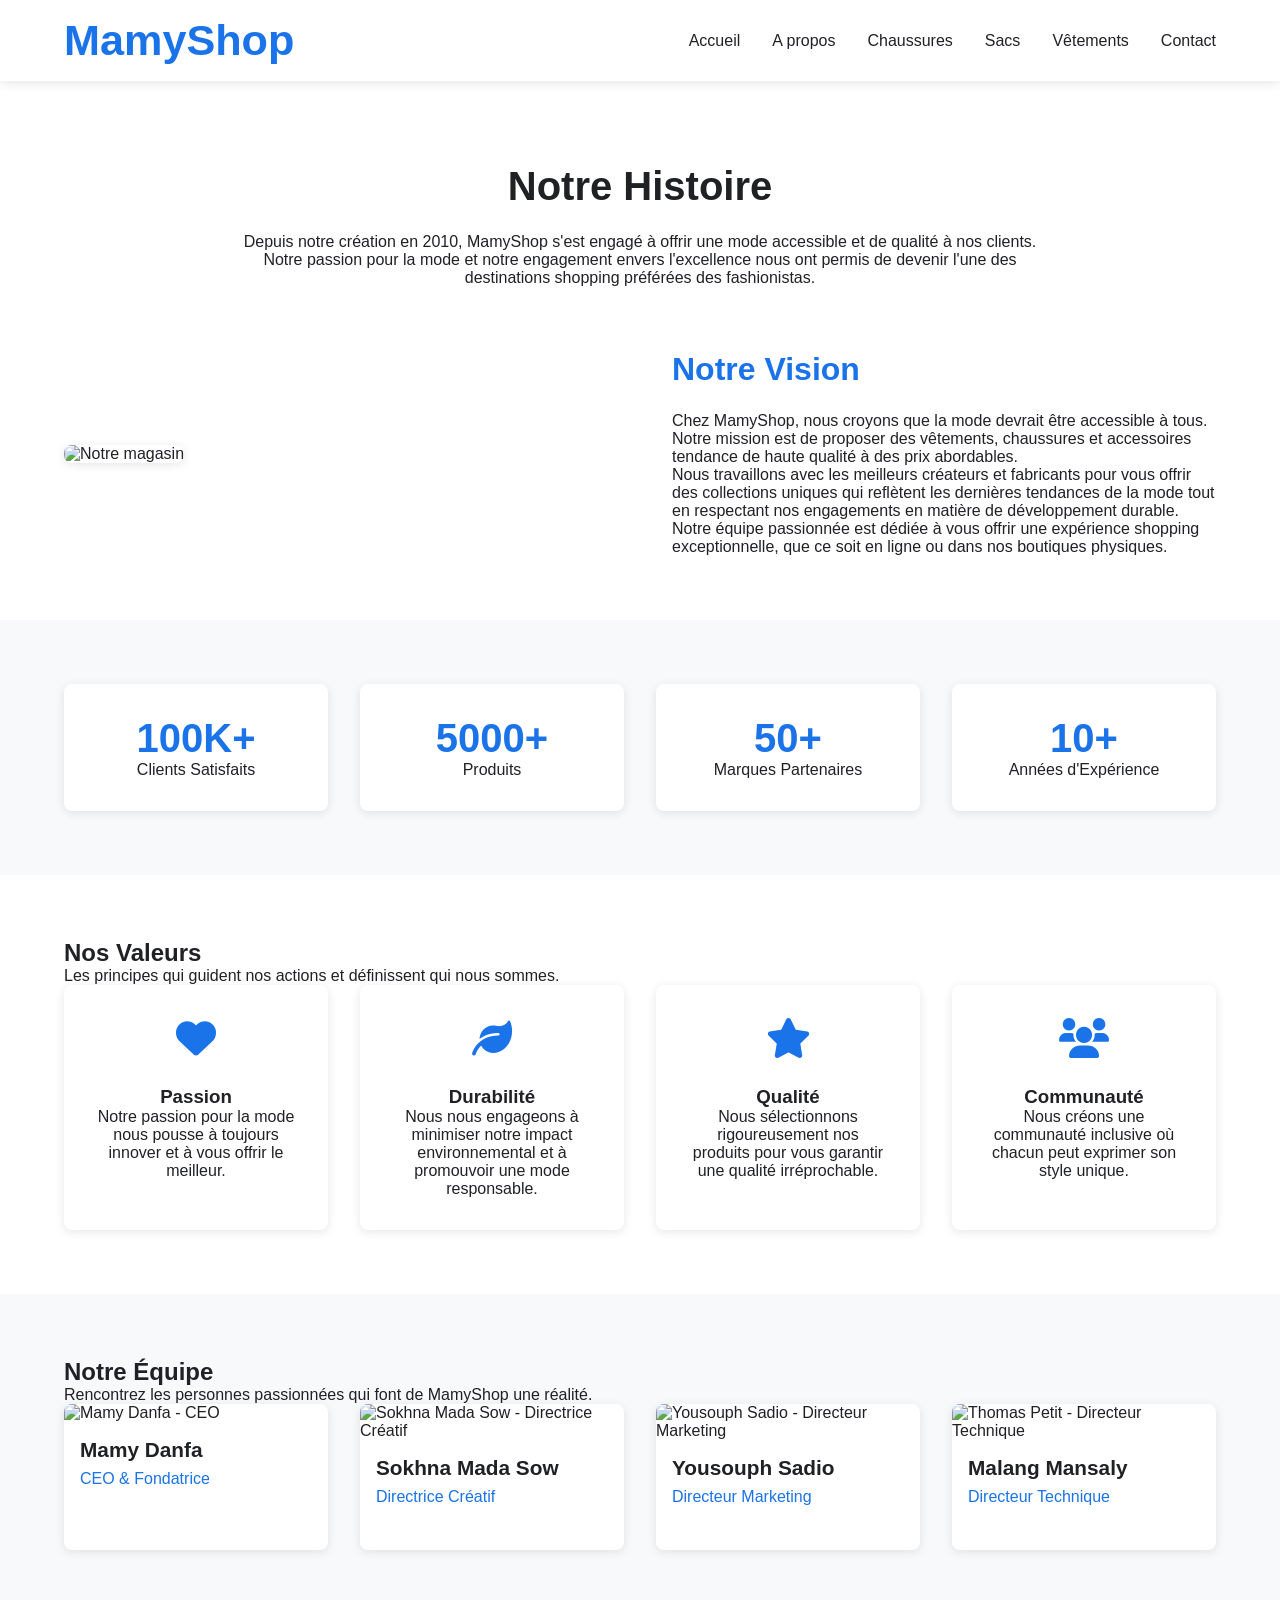
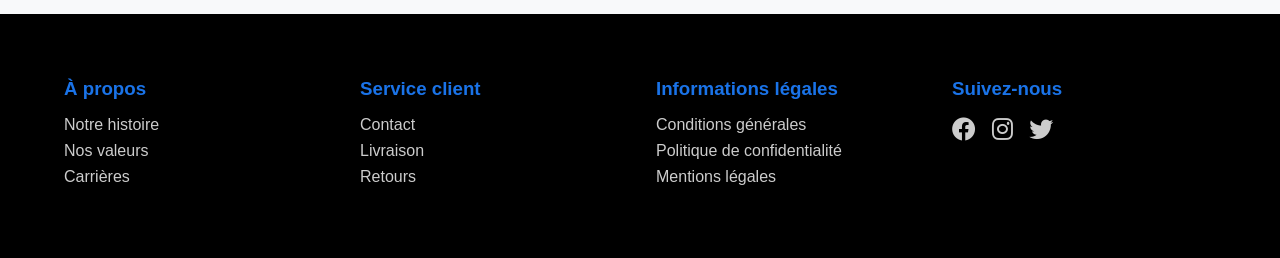
==== about.html @ 53806d0a "Creaction du projet" ====
<!DOCTYPE html>
<html lang="fr">
<head>
    <meta charset="UTF-8">
    <meta name="viewport" content="width=device-width, initial-scale=1.0">
    <title>À propos - MamyShop</title>
    <link rel="stylesheet" href="../CSS/about.css">
    <link rel="stylesheet" href="https://cdnjs.cloudflare.com/ajax/libs/font-awesome/6.0.0/css/all.min.css">
</head>
<body>
   <!-- Header -->
   <header>
    <nav class="navbar">
        <div class="logo">
            <h1>MamyShop</h1>
        </div>
        <div class="nav-links">
            <li><a href="index.html">Accueil</a></li>
                <li><a href="about.html">A propos</a></li>
                <li><a href="chaussures.html">Chaussures</a></li>
                <li><a href="sacs.html">Sacs</a></li>
                <li><a href="vetements.html">Vêtements</a></li>
                <li><a href="contact.html">Contact</a></li>
        </div>
    </nav>
</header>

    <!-- About Section -->
    <section class="about-container">
        <div class="about-header">
            <h1>Notre Histoire</h1>
            <p>Depuis notre création en 2010, MamyShop s'est engagé à offrir une mode accessible et de qualité à nos clients. Notre passion pour la mode et notre engagement envers l'excellence nous ont permis de devenir l'une des destinations shopping préférées des fashionistas.</p>
        </div>

        <div class="about-content">
            <div class="about-image">
                <img src="../images/about/store.jpg" alt="Notre magasin">
            </div>
            <div class="about-text">
                <h2>Notre Vision</h2>
                <p>Chez MamyShop, nous croyons que la mode devrait être accessible à tous. Notre mission est de proposer des vêtements, chaussures et accessoires tendance de haute qualité à des prix abordables.</p>
                <p>Nous travaillons avec les meilleurs créateurs et fabricants pour vous offrir des collections uniques qui reflètent les dernières tendances de la mode tout en respectant nos engagements en matière de développement durable.</p>
                <p>Notre équipe passionnée est dédiée à vous offrir une expérience shopping exceptionnelle, que ce soit en ligne ou dans nos boutiques physiques.</p>
            </div>
        </div>
    </section>

    <!-- Stats Section -->
    <section class="stats-section">
        <div class="stats-grid">
            <div class="stat-item">
                <div class="stat-number">100K+</div>
                <div class="stat-label">Clients Satisfaits</div>
            </div>
            <div class="stat-item">
                <div class="stat-number">5000+</div>
                <div class="stat-label">Produits</div>
            </div>
            <div class="stat-item">
                <div class="stat-number">50+</div>
                <div class="stat-label">Marques Partenaires</div>
            </div>
            <div class="stat-item">
                <div class="stat-number">10+</div>
                <div class="stat-label">Années d'Expérience</div>
            </div>
        </div>
    </section>

    <!-- Values Section -->
    <section class="values-section">
        <div class="section-header">
            <h2>Nos Valeurs</h2>
            <p>Les principes qui guident nos actions et définissent qui nous sommes.</p>
        </div>
        <div class="values-grid">
            <div class="value-item">
                <div class="value-icon">
                    <i class="fas fa-heart"></i>
                </div>
                <h3>Passion</h3>
                <p>Notre passion pour la mode nous pousse à toujours innover et à vous offrir le meilleur.</p>
            </div>
            <div class="value-item">
                <div class="value-icon">
                    <i class="fas fa-leaf"></i>
                </div>
                <h3>Durabilité</h3>
                <p>Nous nous engageons à minimiser notre impact environnemental et à promouvoir une mode responsable.</p>
            </div>
            <div class="value-item">
                <div class="value-icon">
                    <i class="fas fa-star"></i>
                </div>
                <h3>Qualité</h3>
                <p>Nous sélectionnons rigoureusement nos produits pour vous garantir une qualité irréprochable.</p>
            </div>
            <div class="value-item">
                <div class="value-icon">
                    <i class="fas fa-users"></i>
                </div>
                <h3>Communauté</h3>
                <p>Nous créons une communauté inclusive où chacun peut exprimer son style unique.</p>
            </div>
        </div>
    </section>

    <!-- Team Section -->
    <section class="team-section">
        <div class="section-header">
            <h2>Notre Équipe</h2>
            <p>Rencontrez les personnes passionnées qui font de MamyShop une réalité.</p>
        </div>
        <div class="team-grid">
            <div class="team-member">
                <img src="../images/team/ceo.jpg" alt="Mamy Danfa - CEO">
                <h3>Mamy Danfa</h3>
                <p>CEO & Fondatrice</p>
                <div class="social-links">
                    <a href="#"><i class="fab fa-linkedin"></i></a>
                    <a href="#"><i class="fab fa-twitter"></i></a>
                </div>
            </div>
            <div class="team-member">
                <img src="../images/team/creative.jpg" alt="Sokhna Mada Sow - Directrice Créatif">
                <h3>Sokhna Mada Sow</h3>
                <p>Directrice Créatif</p>
                <div class="social-links">
                    <a href="#"><i class="fab fa-linkedin"></i></a>
                    <a href="#"><i class="fab fa-instagram"></i></a>
                </div>
            </div>
            <div class="team-member">
                <img src="../images/team/marketing.jpg" alt="Yousouph Sadio - Directeur Marketing">
                <h3>Yousouph Sadio</h3>
                <p>Directeur Marketing</p>
                <div class="social-links">
                    <a href="#"><i class="fab fa-linkedin"></i></a>
                    <a href="#"><i class="fab fa-twitter"></i></a>
                </div>
            </div>
            <div class="team-member">
                <img src="../images/team/tech.jpg" alt="Thomas Petit - Directeur Technique">
                <h3>Malang Mansaly</h3>
                <p>Directeur Technique</p>
                <div class="social-links">
                    <a href="#"><i class="fab fa-linkedin"></i></a>
                    <a href="#"><i class="fab fa-github"></i></a>
                </div>
            </div>
        </div>
    </section>

     <!-- Footer -->
     <footer>
        <div class="footer-content">
            <div class="footer-section">
                <h3>À propos</h3>
                <ul>
                    <li><a href="about.html">Notre histoire</a></li>
                    <li><a href="#">Nos valeurs</a></li>
                    <li><a href="#">Carrières</a></li>
                </ul>
            </div>
            <div class="footer-section">
                <h3>Service client</h3>
                <ul>
                    <li><a href="contact.html">Contact</a></li>
                    <li><a href="#">Livraison</a></li>
                    <li><a href="#">Retours</a></li>
                </ul>
            </div>
            <div class="footer-section">
                <h3>Informations légales</h3>
                <ul>
                    <li><a href="#">Conditions générales</a></li>
                    <li><a href="#">Politique de confidentialité</a></li>
                    <li><a href="#">Mentions légales</a></li>
                </ul>
            </div>
            <div class="footer-section">
                <h3>Suivez-nous</h3>
                <div class="social-links">
                    <a href="#"><i class="fab fa-facebook"></i></a>
                    <a href="#"><i class="fab fa-instagram"></i></a>
                    <a href="#"><i class="fab fa-twitter"></i></a>
                </div>
            </div>
        </div>
    </footer>
</body>
</html>
---- CSS/about.css ----
:root {
    --primary-color: #1a73e8;
    --secondary-color: #4285f4;
    --accent-color: #34a853;
    --text-color: #202124;
    --light-gray: #f8f9fa;
    --white: #ffffff;
    --shadow: 0 2px 10px rgba(0, 0, 0, 0.1);
}

* {
    margin: 0;
    padding: 0;
    box-sizing: border-box;
    font-family: 'Poppins', sans-serif;
}

body {
    background-color: var(--white);
    color: var(--text-color);
}

/* Header Styles */
.navbar {
    background-color: var(--white);
    padding: 1rem 5%;
    display: flex;
    justify-content: space-between;
    align-items: center;
    box-shadow: var(--shadow);
    position: fixed;
    width: 100%;
    top: 0;
    z-index: 1000;
}

.logo {
    color: var(--primary-color);
    font-size: 1.8rem;
    font-weight: 700;
}

.nav-links {
    display: flex;
    gap: 2rem;
    list-style: none;
}

.nav-links li {
    list-style: none;
}

.nav-links a {
    color: var(--text-color);
    text-decoration: none;
    font-weight: 500;
    transition: color 0.3s ease;
}

.nav-links a:hover, .nav-links a.active {
    color: var(--primary-color);
}

.nav-icons {
    display: flex;
    align-items: center;
    gap: 1.5rem;
}

.nav-icons a {
    color: var(--text-color);
    font-size: 1.2rem;
    transition: all 0.3s ease;
}

.nav-icons a:hover {
    color: var(--primary-color);
    transform: translateY(-2px);
}

.cart-count {
    position: absolute;
    top: -8px;
    right: -8px;
    background-color: var(--primary-color);
    color: var(--white);
    font-size: 0.8rem;
    padding: 0.2rem 0.5rem;
    border-radius: 50%;
}

/* About Section */
.about-container {
    margin-top: 100px;
    padding: 4rem 5%;
}

.about-header {
    text-align: center;
    max-width: 800px;
    margin: 0 auto 4rem;
}

.about-header h1 {
    color: var(--text-color);
    font-size: 2.5rem;
    margin-bottom: 1.5rem;
}

.about-content {
    display: grid;
    grid-template-columns: 1fr 1fr;
    gap: 4rem;
    align-items: center;
}

.about-image img {
    width: 100%;
    border-radius: 8px;
    box-shadow: var(--shadow);
}

.about-text h2 {
    color: var(--primary-color);
    font-size: 2rem;
    margin-bottom: 1.5rem;
}

/* Stats Section */
.stats-section {
    background-color: var(--light-gray);
    padding: 4rem 5%;
}

.stats-grid {
    display: grid;
    grid-template-columns: repeat(4, 1fr);
    gap: 2rem;
    max-width: 1200px;
    margin: 0 auto;
}

.stat-item {
    text-align: center;
    padding: 2rem;
    background-color: var(--white);
    border-radius: 8px;
    box-shadow: var(--shadow);
    transition: transform 0.3s ease;
}

.stat-item:hover {
    transform: translateY(-5px);
}

.stat-number {
    color: var(--primary-color);
    font-size: 2.5rem;
    font-weight: 700;
}

/* Values Section */
.values-section {
    padding: 4rem 5%;
}

.values-grid {
    display: grid;
    grid-template-columns: repeat(4, 1fr);
    gap: 2rem;
    max-width: 1200px;
    margin: 0 auto;
}

.value-item {
    text-align: center;
    padding: 2rem;
    background-color: var(--white);
    border-radius: 8px;
    box-shadow: var(--shadow);
    transition: transform 0.3s ease;
}

.value-item:hover {
    transform: translateY(-5px);
}

.value-icon {
    color: var(--primary-color);
    font-size: 2.5rem;
    margin-bottom: 1.5rem;
}

/* Team Section */
.team-section {
    padding: 4rem 5%;
    background-color: var(--light-gray);
}

.team-grid {
    display: grid;
    grid-template-columns: repeat(4, 1fr);
    gap: 2rem;
    max-width: 1200px;
    margin: 0 auto;
}

.team-member {
    background-color: var(--white);
    border-radius: 8px;
    overflow: hidden;
    box-shadow: var(--shadow);
    transition: transform 0.3s ease;
}

.team-member:hover {
    transform: translateY(-5px);
}

.team-member img {
    width: 100%;
    height: 300px;
    object-fit: cover;
}

.team-member h3 {
    color: var(--text-color);
    font-size: 1.3rem;
    margin: 1rem 0 0.5rem;
    padding: 0 1rem;
}

.team-member p {
    color: var(--primary-color);
    font-size: 1rem;
    margin-bottom: 1rem;
    padding: 0 1rem;
}

/* Footer */
footer {
    background-color: #000000;
    color: var(--white);
    padding: 4rem 5%;
}

.footer-content {
    display: grid;
    grid-template-columns: repeat(auto-fit, minmax(200px, 1fr));
    gap: 2rem;
}

.footer-section h3 {
    color: var(--primary-color);
    margin-bottom: 1rem;
}

.footer-section ul {
    list-style: none;
}

.footer-section ul li {
    margin-bottom: 0.5rem;
}

.footer-section a {
    color: var(--white);
    text-decoration: none;
    opacity: 0.8;
    transition: opacity 0.3s ease;
}

.footer-section a:hover {
    opacity: 1;
}

.social-links {
    display: flex;
    gap: 1rem;
}

.social-links a {
    color: var(--white);
    font-size: 1.5rem;
}

/* Responsive Design */
@media (max-width: 1024px) {
    .stats-grid,
    .values-grid,
    .team-grid {
        grid-template-columns: repeat(2, 1fr);
    }
}

@media (max-width: 768px) {
    .about-content {
        grid-template-columns: 1fr;
    }

    .nav-links {
        display: none;
    }

    .stats-grid,
    .values-grid,
    .team-grid {
        grid-template-columns: 1fr;
    }

    .footer-content {
        grid-template-columns: 1fr;
        text-align: center;
    }

    .social-links {
        justify-content: center;
    }
}
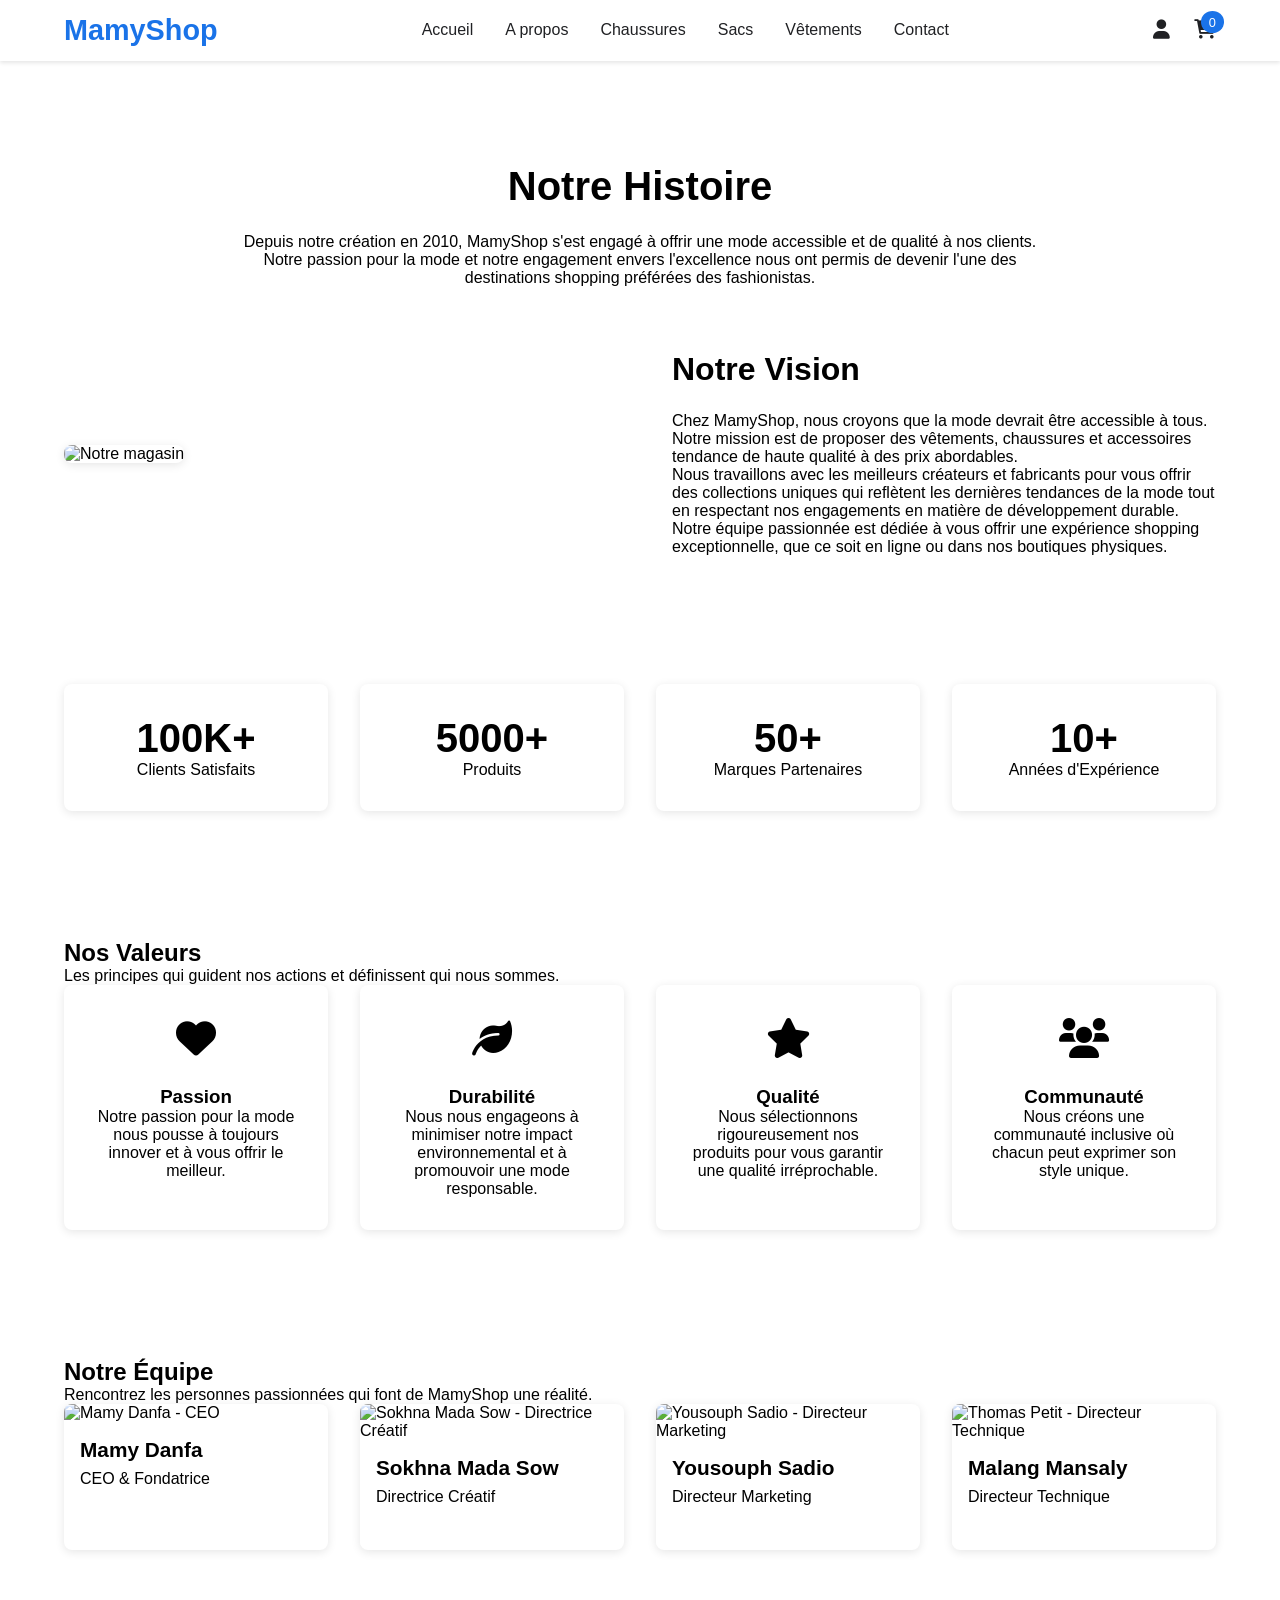
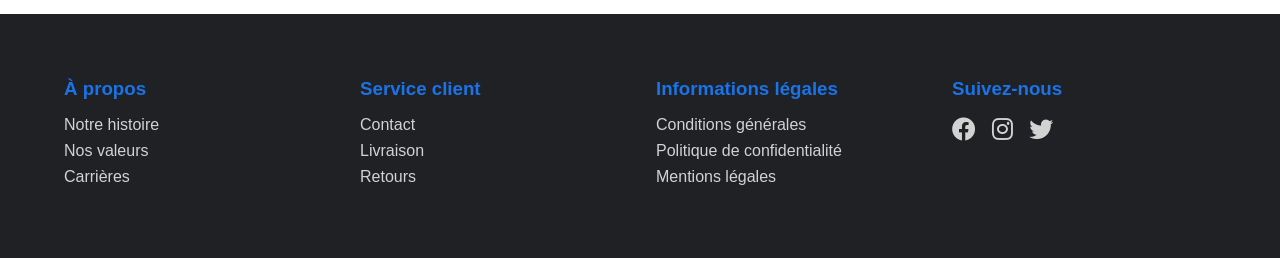
==== commit 42d5044d: "Mise en place du panier" ====
--- a/about.html
+++ b/about.html
@@ -16,11 +16,18 @@
         </div>
         <div class="nav-links">
             <li><a href="index.html">Accueil</a></li>
-                <li><a href="about.html">A propos</a></li>
-                <li><a href="chaussures.html">Chaussures</a></li>
-                <li><a href="sacs.html">Sacs</a></li>
-                <li><a href="vetements.html">Vêtements</a></li>
-                <li><a href="contact.html">Contact</a></li>
+            <li><a href="about.html">A propos</a></li>
+            <li><a href="chaussures.html">Chaussures</a></li>
+            <li><a href="sacs.html">Sacs</a></li>
+            <li><a href="vetements.html">Vêtements</a></li>
+            <li><a href="contact.html">Contact</a></li>
+        </div>
+        <div class="nav-icons">
+            <a href="account.html"><i class="fas fa-user"></i></a>
+            <a href="cart.html" class="cart-icon">
+                <i class="fas fa-shopping-cart"></i>
+                <span class="cart-count">0</span>
+            </a>
         </div>
     </nav>
 </header>
@@ -188,5 +195,12 @@
             </div>
         </div>
     </footer>
+    <script src="JS/main.js"></script>
+    <script>
+        // Mettre à jour le compteur du panier au chargement de la page
+        document.addEventListener('DOMContentLoaded', function() {
+            updateCartCount();
+        });
+    </script>
 </body>
 </html> 
--- a/CSS/about.css
+++ b/CSS/about.css
@@ -1,10 +1,12 @@
 :root {
-    --primary-color: #1a73e8;
-    --secondary-color: #4285f4;
-    --accent-color: #34a853;
-    --text-color: #202124;
-    --light-gray: #f8f9fa;
+    --primary-blue: #1a73e8;
+    --secondary-blue: #4285f4;
+    --light-blue: #e8f0fe;
+    --dark-blue: #174ea6;
     --white: #ffffff;
+    --gray: #f8f9fa;
+    --text-dark: #202124;
+    --text-light: #5f6368;
     --shadow: 0 2px 10px rgba(0, 0, 0, 0.1);
 }
 
@@ -27,38 +29,51 @@
     display: flex;
     justify-content: space-between;
     align-items: center;
-    box-shadow: var(--shadow);
+    box-shadow: 0 2px 4px rgba(0,0,0,0.1);
     position: fixed;
     width: 100%;
     top: 0;
     z-index: 1000;
 }
 
+.logo, .logo h1, .nav-links, .nav-links li, .nav-links a, .nav-icons { margin: 0; }
+.logo h1, .nav-links a { line-height: 1; }
+
 .logo {
-    color: var(--primary-color);
+    color: var(--primary-blue);
     font-size: 1.8rem;
     font-weight: 700;
+    text-decoration: none;
+}
+
+.logo h1 {
+    color: var(--primary-blue);
+    font-size: 1.8rem;
+    font-weight: 700;
+    margin: 0;
+    font-family: 'Poppins', sans-serif;
 }
 
 .nav-links {
     display: flex;
-    gap: 2rem;
     list-style: none;
-}
-
-.nav-links li {
-    list-style: none;
+    gap: 2rem;
 }
 
 .nav-links a {
-    color: var(--text-color);
+    color: var(--text-dark);
     text-decoration: none;
     font-weight: 500;
     transition: color 0.3s ease;
+    font-size: 1rem;
 }
 
 .nav-links a:hover, .nav-links a.active {
-    color: var(--primary-color);
+    color: var(--primary-blue);
+}
+
+.menu-button {
+    display: none;
 }
 
 .nav-icons {
@@ -68,21 +83,27 @@
 }
 
 .nav-icons a {
-    color: var(--text-color);
+    color: var(--text-dark);
     font-size: 1.2rem;
+    text-decoration: none;
     transition: all 0.3s ease;
+    position: relative;
 }
 
 .nav-icons a:hover {
-    color: var(--primary-color);
+    color: var(--primary-blue);
     transform: translateY(-2px);
+}
+
+.cart-icon {
+    position: relative;
 }
 
 .cart-count {
     position: absolute;
     top: -8px;
     right: -8px;
-    background-color: var(--primary-color);
+    background-color: var(--primary-blue);
     color: var(--white);
     font-size: 0.8rem;
     padding: 0.2rem 0.5rem;
@@ -239,7 +260,7 @@
 
 /* Footer */
 footer {
-    background-color: #000000;
+    background-color: var(--text-dark);
     color: var(--white);
     padding: 4rem 5%;
 }
@@ -251,7 +272,7 @@
 }
 
 .footer-section h3 {
-    color: var(--primary-color);
+    color: var(--primary-blue);
     margin-bottom: 1rem;
 }
 
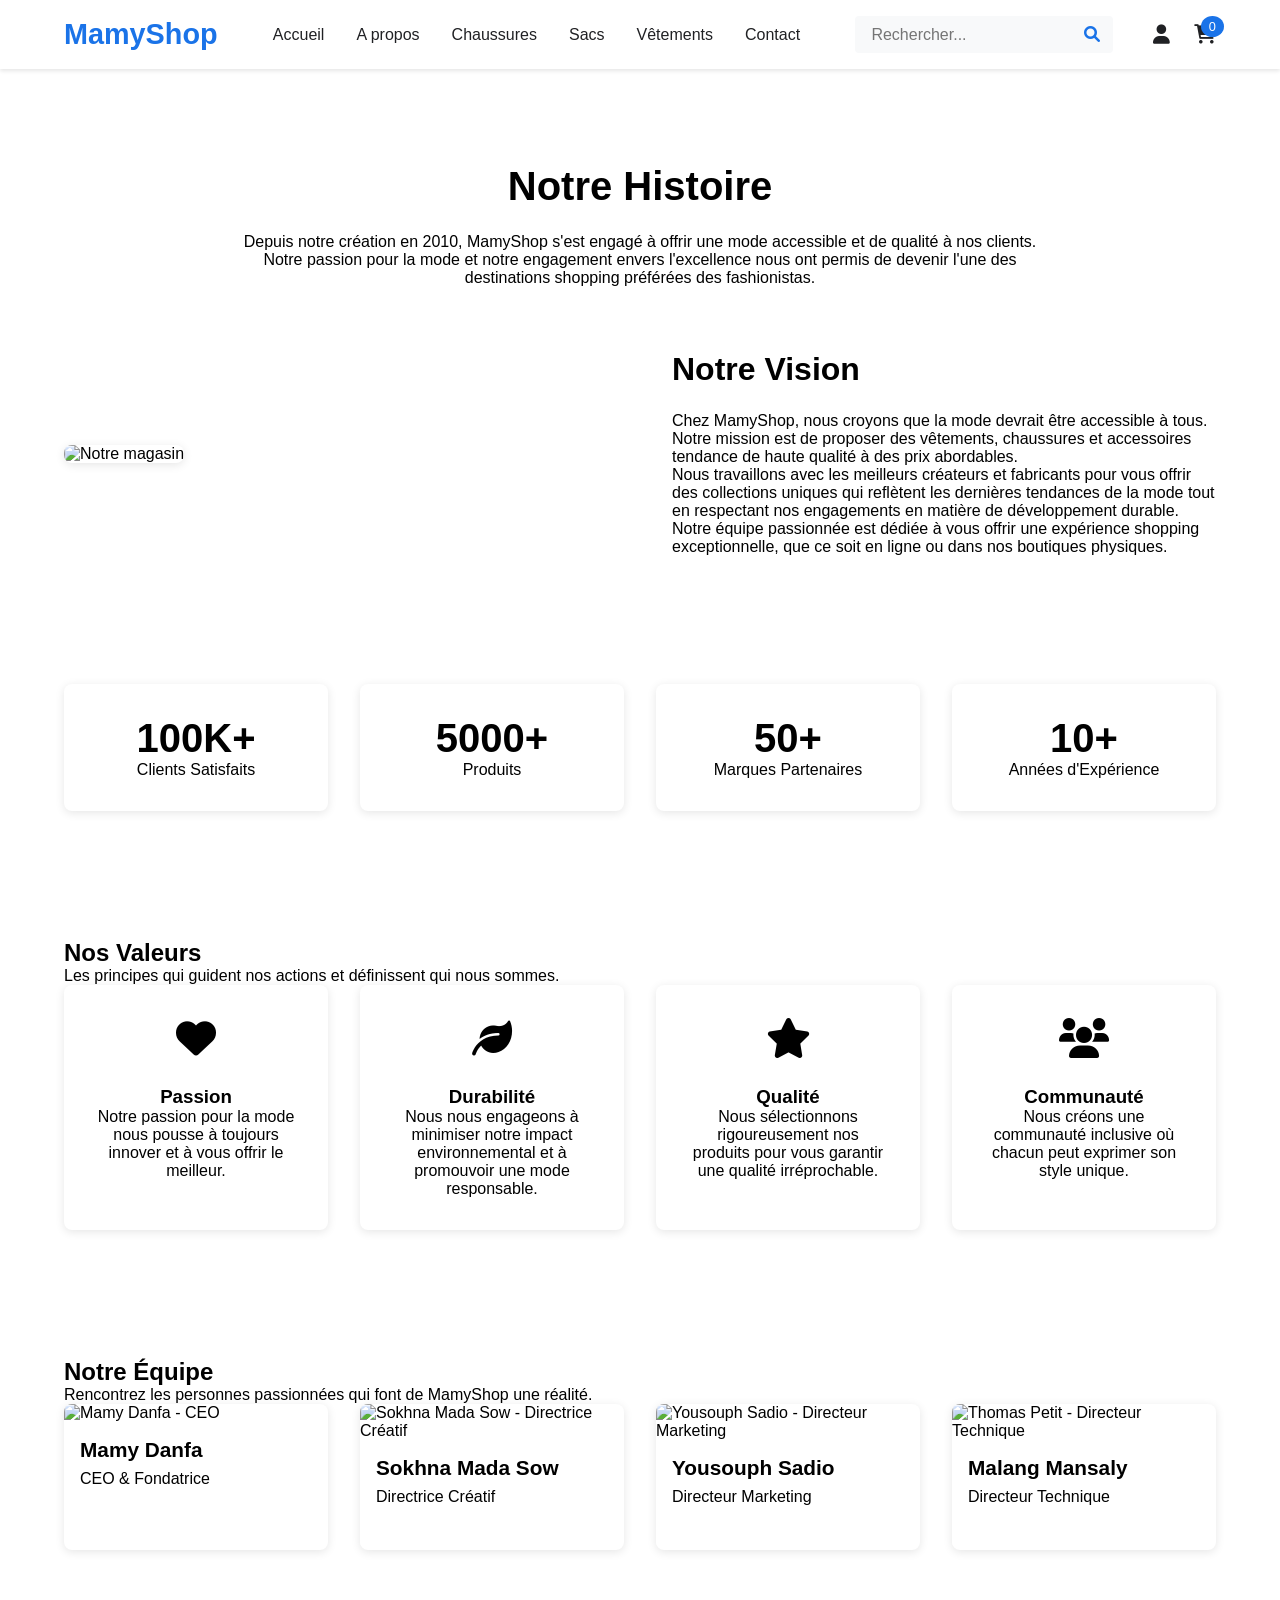
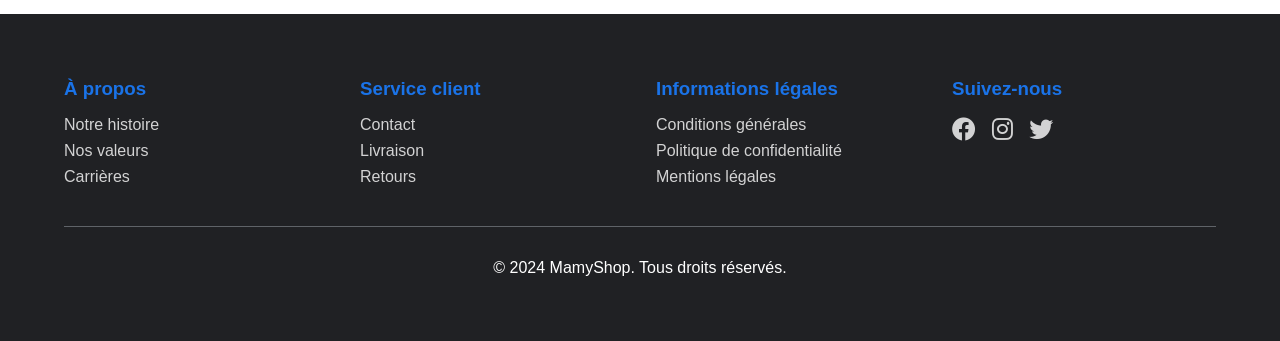
==== commit 1297c190: "Mise en place du panier" ====
--- a/about.html
+++ b/about.html
@@ -23,6 +23,10 @@
             <li><a href="contact.html">Contact</a></li>
         </div>
         <div class="nav-icons">
+            <div class="search-box">
+                <input type="text" placeholder="Rechercher...">
+                <button><i class="fas fa-search"></i></button>
+            </div>
             <a href="account.html"><i class="fas fa-user"></i></a>
             <a href="cart.html" class="cart-icon">
                 <i class="fas fa-shopping-cart"></i>
@@ -164,7 +168,7 @@
             <div class="footer-section">
                 <h3>À propos</h3>
                 <ul>
-                    <li><a href="about.html">Notre histoire</a></li>
+                    <li><a href="#">Notre histoire</a></li>
                     <li><a href="#">Nos valeurs</a></li>
                     <li><a href="#">Carrières</a></li>
                 </ul>
@@ -172,7 +176,7 @@
             <div class="footer-section">
                 <h3>Service client</h3>
                 <ul>
-                    <li><a href="contact.html">Contact</a></li>
+                    <li><a href="#">Contact</a></li>
                     <li><a href="#">Livraison</a></li>
                     <li><a href="#">Retours</a></li>
                 </ul>
@@ -193,6 +197,9 @@
                     <a href="#"><i class="fab fa-twitter"></i></a>
                 </div>
             </div>
+        </div>
+        <div class="footer-bottom">
+            <p>&copy; 2024 MamyShop. Tous droits réservés.</p>
         </div>
     </footer>
     <script src="JS/main.js"></script>
--- a/CSS/about.css
+++ b/CSS/about.css
@@ -95,6 +95,32 @@
     transform: translateY(-2px);
 }
 
+.search-box {
+    display: flex;
+    align-items: center;
+    background: var(--gray);
+    border-radius: 4px;
+    padding: 0.2rem 0.5rem;
+    margin-right: 1rem;
+}
+
+.search-box input {
+    border: none;
+    background: transparent;
+    outline: none;
+    padding: 0.4rem 0.5rem;
+    font-size: 1rem;
+}
+
+.search-box button {
+    background: none;
+    border: none;
+    color: var(--primary-blue);
+    font-size: 1rem;
+    cursor: pointer;
+    padding: 0 0.3rem;
+}
+
 .cart-icon {
     position: relative;
 }
@@ -305,6 +331,13 @@
     font-size: 1.5rem;
 }
 
+.footer-bottom {
+    text-align: center;
+    margin-top: 2rem;
+    padding-top: 2rem;
+    border-top: 1px solid var(--text-light);
+}
+
 /* Responsive Design */
 @media (max-width: 1024px) {
     .stats-grid,
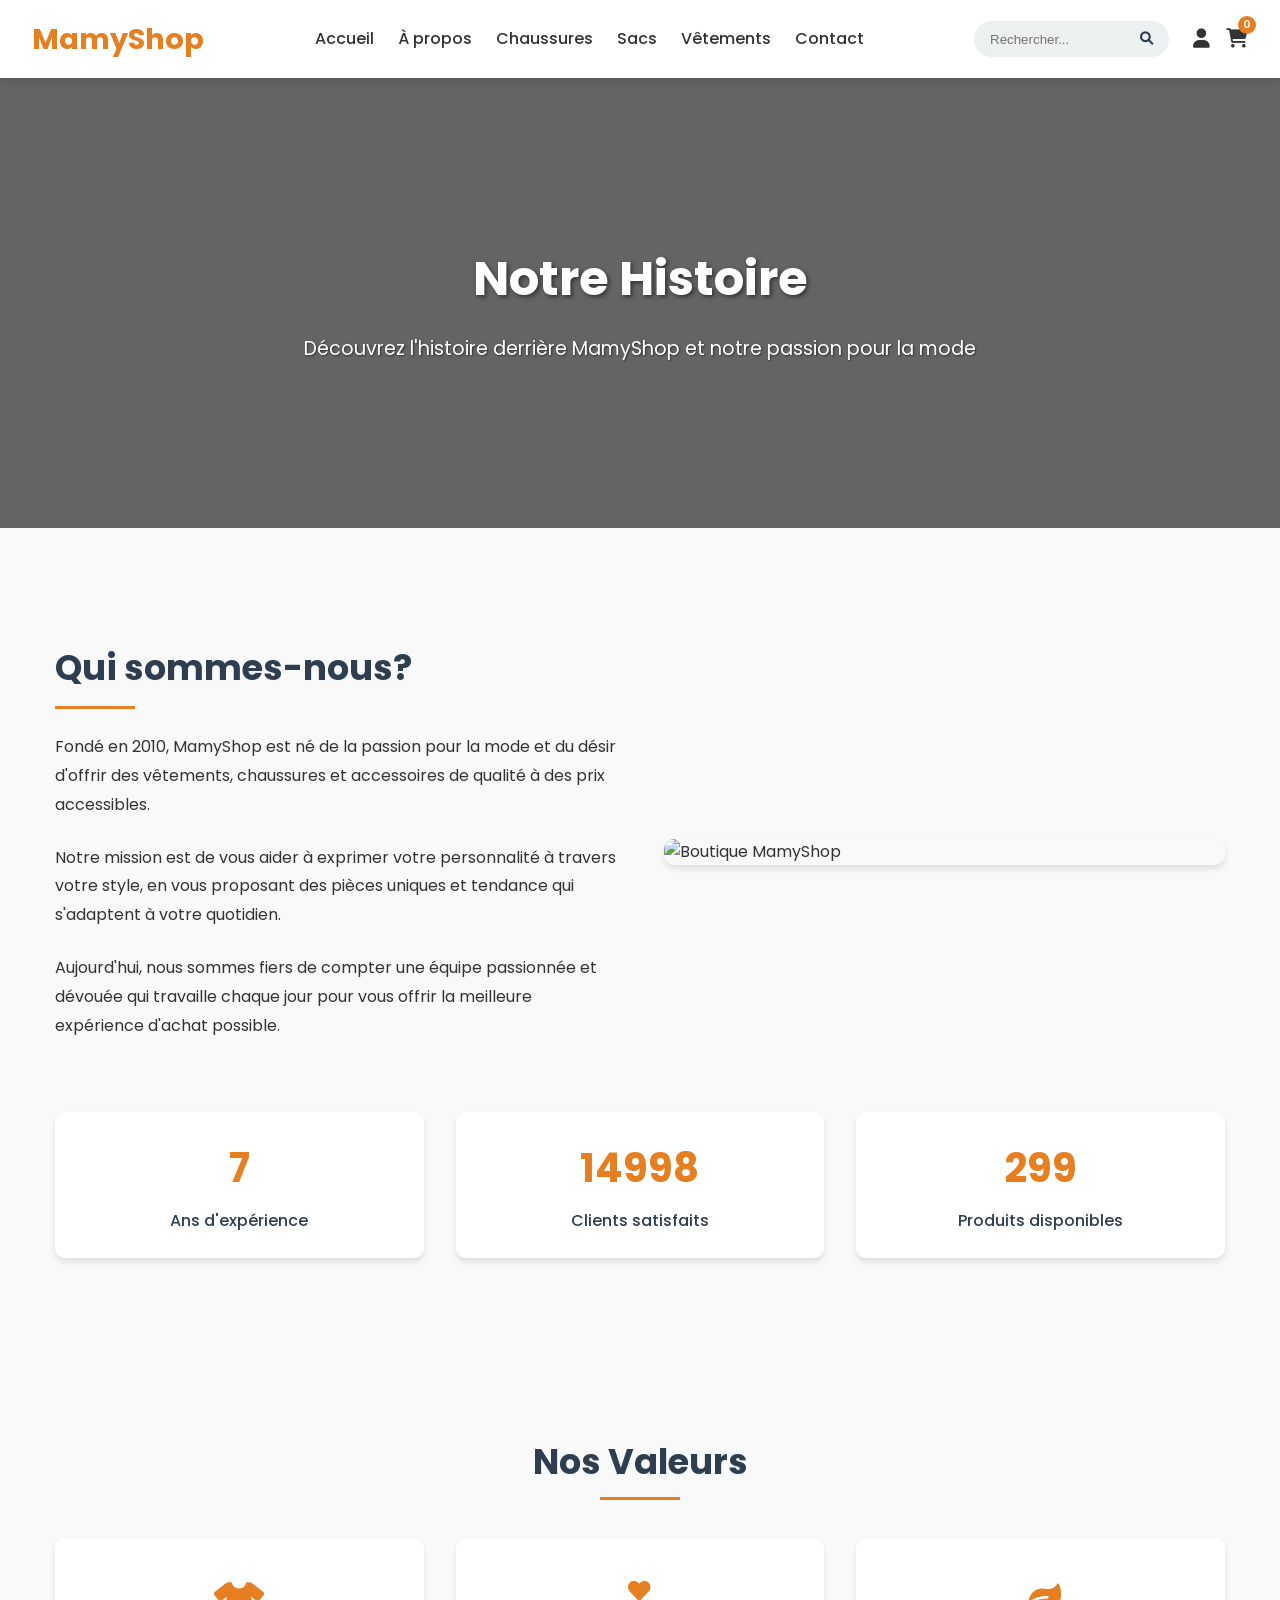
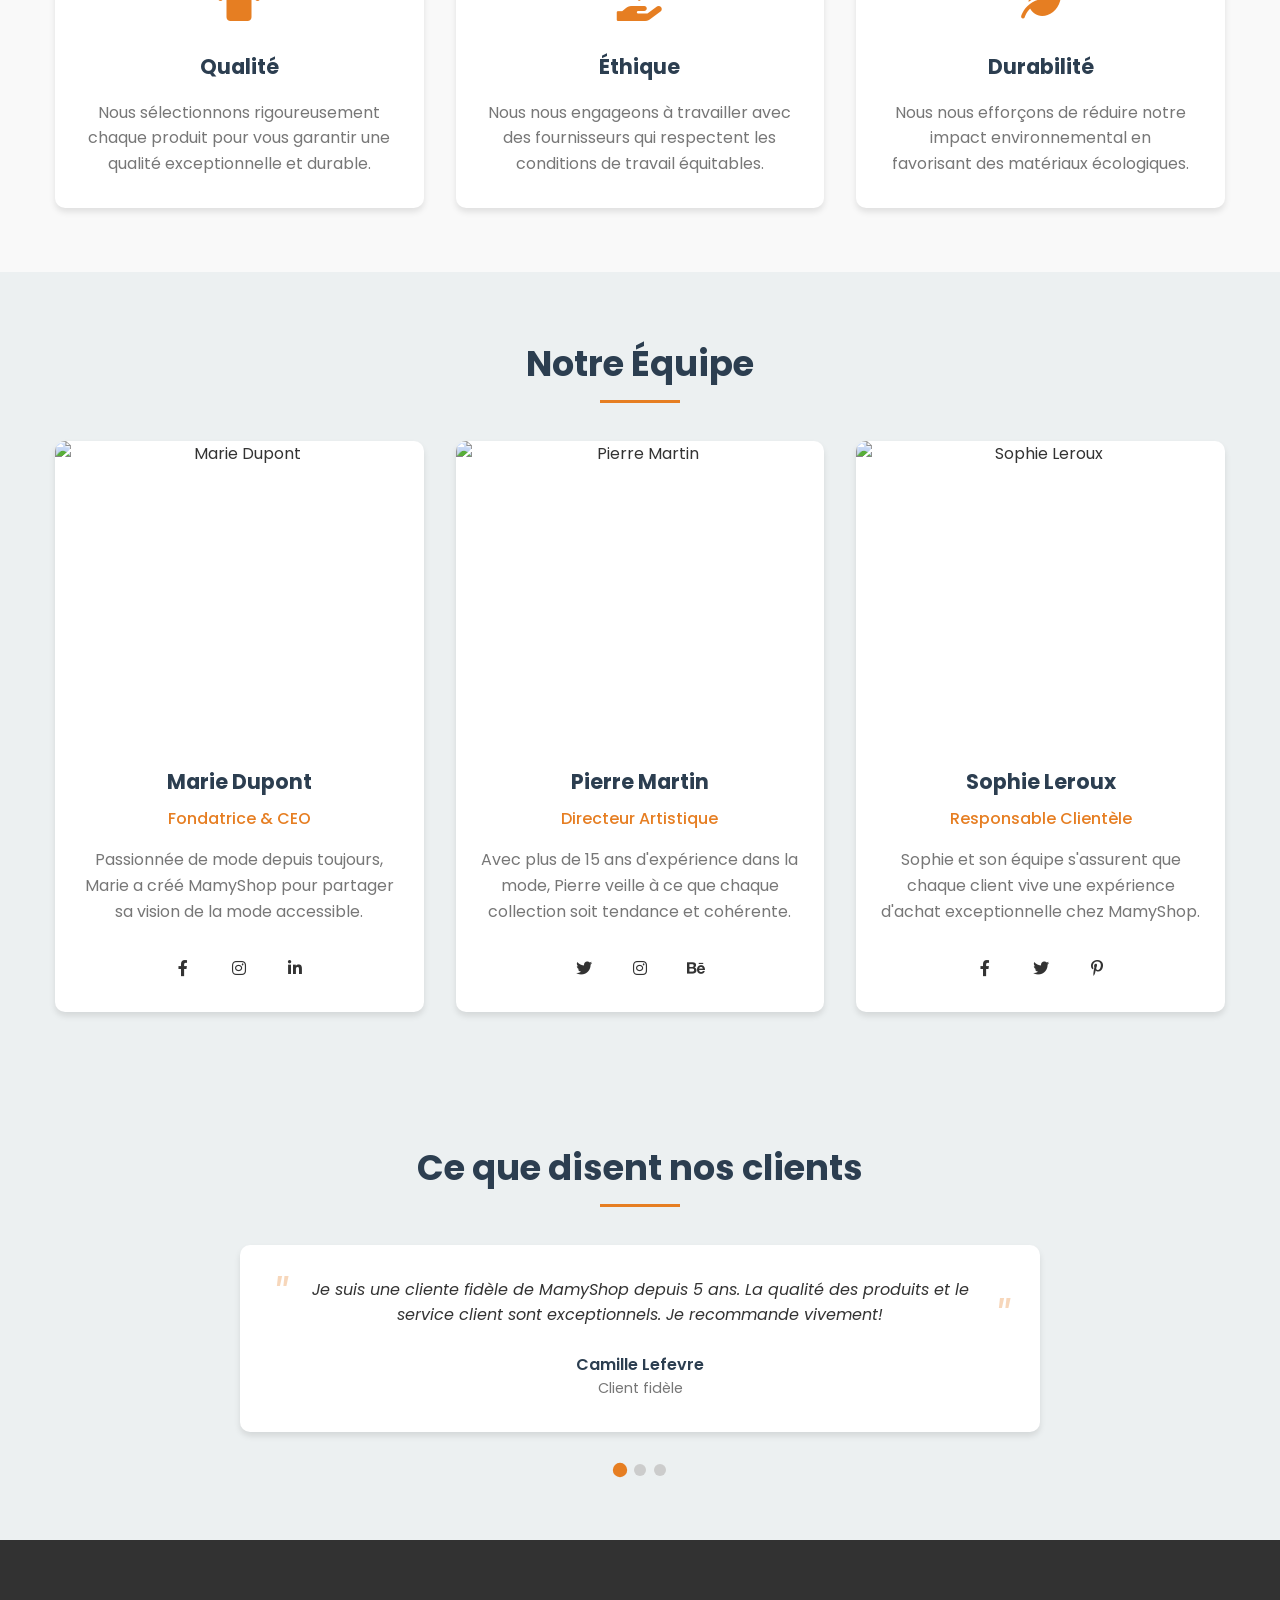
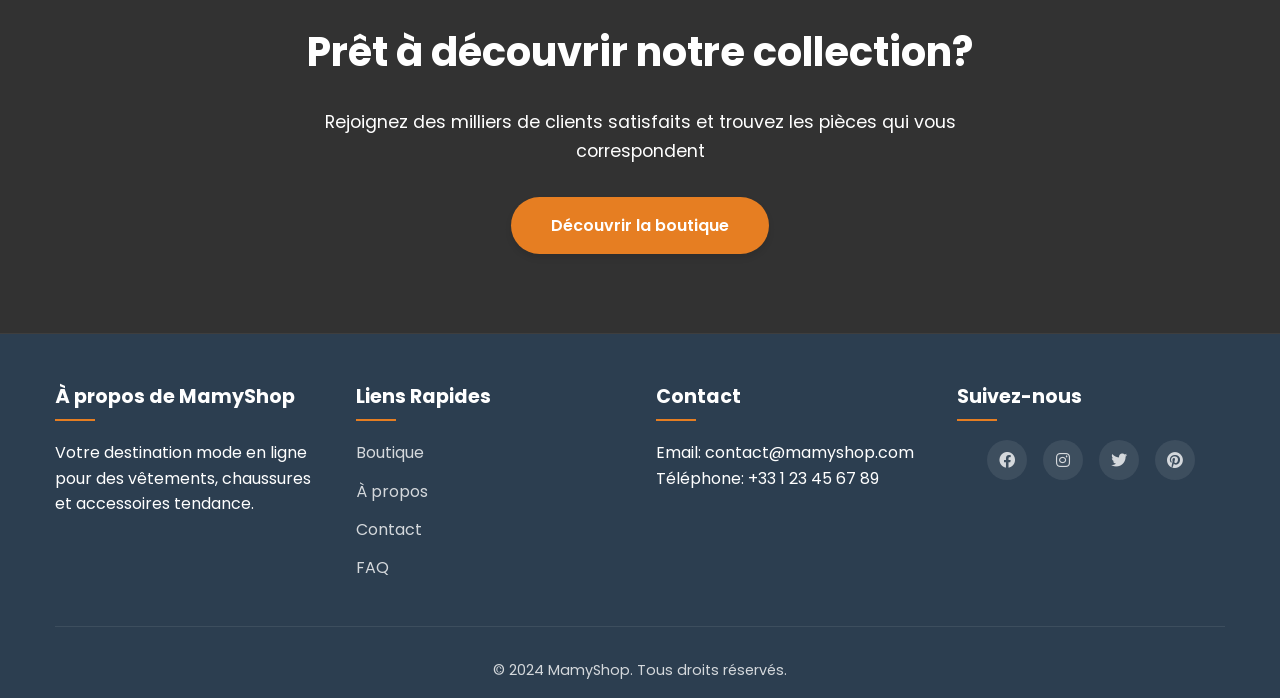
==== commit 4d55723d: "RENOUVELEMENT DU PROJET" ====
--- a/about.html
+++ b/about.html
@@ -1,213 +1,1015 @@
-<!DOCTYPE html>
-<html lang="fr">
-<head>
-    <meta charset="UTF-8">
-    <meta name="viewport" content="width=device-width, initial-scale=1.0">
-    <title>À propos - MamyShop</title>
-    <link rel="stylesheet" href="../CSS/about.css">
-    <link rel="stylesheet" href="https://cdnjs.cloudflare.com/ajax/libs/font-awesome/6.0.0/css/all.min.css">
-</head>
-<body>
-   <!-- Header -->
-   <header>
-    <nav class="navbar">
-        <div class="logo">
-            <h1>MamyShop</h1>
-        </div>
-        <div class="nav-links">
-            <li><a href="index.html">Accueil</a></li>
-            <li><a href="about.html">A propos</a></li>
-            <li><a href="chaussures.html">Chaussures</a></li>
-            <li><a href="sacs.html">Sacs</a></li>
-            <li><a href="vetements.html">Vêtements</a></li>
-            <li><a href="contact.html">Contact</a></li>
-        </div>
-        <div class="nav-icons">
-            <div class="search-box">
-                <input type="text" placeholder="Rechercher...">
-                <button><i class="fas fa-search"></i></button>
-            </div>
-            <a href="account.html"><i class="fas fa-user"></i></a>
-            <a href="cart.html" class="cart-icon">
-                <i class="fas fa-shopping-cart"></i>
-                <span class="cart-count">0</span>
-            </a>
-        </div>
-    </nav>
-</header>
-
-    <!-- About Section -->
-    <section class="about-container">
-        <div class="about-header">
-            <h1>Notre Histoire</h1>
-            <p>Depuis notre création en 2010, MamyShop s'est engagé à offrir une mode accessible et de qualité à nos clients. Notre passion pour la mode et notre engagement envers l'excellence nous ont permis de devenir l'une des destinations shopping préférées des fashionistas.</p>
-        </div>
-
-        <div class="about-content">
-            <div class="about-image">
-                <img src="../images/about/store.jpg" alt="Notre magasin">
-            </div>
-            <div class="about-text">
-                <h2>Notre Vision</h2>
-                <p>Chez MamyShop, nous croyons que la mode devrait être accessible à tous. Notre mission est de proposer des vêtements, chaussures et accessoires tendance de haute qualité à des prix abordables.</p>
-                <p>Nous travaillons avec les meilleurs créateurs et fabricants pour vous offrir des collections uniques qui reflètent les dernières tendances de la mode tout en respectant nos engagements en matière de développement durable.</p>
-                <p>Notre équipe passionnée est dédiée à vous offrir une expérience shopping exceptionnelle, que ce soit en ligne ou dans nos boutiques physiques.</p>
-            </div>
-        </div>
-    </section>
-
-    <!-- Stats Section -->
-    <section class="stats-section">
-        <div class="stats-grid">
-            <div class="stat-item">
-                <div class="stat-number">100K+</div>
-                <div class="stat-label">Clients Satisfaits</div>
-            </div>
-            <div class="stat-item">
-                <div class="stat-number">5000+</div>
-                <div class="stat-label">Produits</div>
-            </div>
-            <div class="stat-item">
-                <div class="stat-number">50+</div>
-                <div class="stat-label">Marques Partenaires</div>
-            </div>
-            <div class="stat-item">
-                <div class="stat-number">10+</div>
-                <div class="stat-label">Années d'Expérience</div>
-            </div>
-        </div>
-    </section>
-
-    <!-- Values Section -->
-    <section class="values-section">
-        <div class="section-header">
-            <h2>Nos Valeurs</h2>
-            <p>Les principes qui guident nos actions et définissent qui nous sommes.</p>
-        </div>
-        <div class="values-grid">
-            <div class="value-item">
-                <div class="value-icon">
-                    <i class="fas fa-heart"></i>
-                </div>
-                <h3>Passion</h3>
-                <p>Notre passion pour la mode nous pousse à toujours innover et à vous offrir le meilleur.</p>
-            </div>
-            <div class="value-item">
-                <div class="value-icon">
-                    <i class="fas fa-leaf"></i>
-                </div>
-                <h3>Durabilité</h3>
-                <p>Nous nous engageons à minimiser notre impact environnemental et à promouvoir une mode responsable.</p>
-            </div>
-            <div class="value-item">
-                <div class="value-icon">
-                    <i class="fas fa-star"></i>
-                </div>
-                <h3>Qualité</h3>
-                <p>Nous sélectionnons rigoureusement nos produits pour vous garantir une qualité irréprochable.</p>
-            </div>
-            <div class="value-item">
-                <div class="value-icon">
-                    <i class="fas fa-users"></i>
-                </div>
-                <h3>Communauté</h3>
-                <p>Nous créons une communauté inclusive où chacun peut exprimer son style unique.</p>
-            </div>
-        </div>
-    </section>
-
-    <!-- Team Section -->
-    <section class="team-section">
-        <div class="section-header">
-            <h2>Notre Équipe</h2>
-            <p>Rencontrez les personnes passionnées qui font de MamyShop une réalité.</p>
-        </div>
-        <div class="team-grid">
-            <div class="team-member">
-                <img src="../images/team/ceo.jpg" alt="Mamy Danfa - CEO">
-                <h3>Mamy Danfa</h3>
-                <p>CEO & Fondatrice</p>
-                <div class="social-links">
-                    <a href="#"><i class="fab fa-linkedin"></i></a>
-                    <a href="#"><i class="fab fa-twitter"></i></a>
-                </div>
-            </div>
-            <div class="team-member">
-                <img src="../images/team/creative.jpg" alt="Sokhna Mada Sow - Directrice Créatif">
-                <h3>Sokhna Mada Sow</h3>
-                <p>Directrice Créatif</p>
-                <div class="social-links">
-                    <a href="#"><i class="fab fa-linkedin"></i></a>
-                    <a href="#"><i class="fab fa-instagram"></i></a>
-                </div>
-            </div>
-            <div class="team-member">
-                <img src="../images/team/marketing.jpg" alt="Yousouph Sadio - Directeur Marketing">
-                <h3>Yousouph Sadio</h3>
-                <p>Directeur Marketing</p>
-                <div class="social-links">
-                    <a href="#"><i class="fab fa-linkedin"></i></a>
-                    <a href="#"><i class="fab fa-twitter"></i></a>
-                </div>
-            </div>
-            <div class="team-member">
-                <img src="../images/team/tech.jpg" alt="Thomas Petit - Directeur Technique">
-                <h3>Malang Mansaly</h3>
-                <p>Directeur Technique</p>
-                <div class="social-links">
-                    <a href="#"><i class="fab fa-linkedin"></i></a>
-                    <a href="#"><i class="fab fa-github"></i></a>
-                </div>
-            </div>
-        </div>
-    </section>
-
-     <!-- Footer -->
-     <footer>
-        <div class="footer-content">
-            <div class="footer-section">
-                <h3>À propos</h3>
-                <ul>
-                    <li><a href="#">Notre histoire</a></li>
-                    <li><a href="#">Nos valeurs</a></li>
-                    <li><a href="#">Carrières</a></li>
-                </ul>
-            </div>
-            <div class="footer-section">
-                <h3>Service client</h3>
-                <ul>
-                    <li><a href="#">Contact</a></li>
-                    <li><a href="#">Livraison</a></li>
-                    <li><a href="#">Retours</a></li>
-                </ul>
-            </div>
-            <div class="footer-section">
-                <h3>Informations légales</h3>
-                <ul>
-                    <li><a href="#">Conditions générales</a></li>
-                    <li><a href="#">Politique de confidentialité</a></li>
-                    <li><a href="#">Mentions légales</a></li>
-                </ul>
-            </div>
-            <div class="footer-section">
-                <h3>Suivez-nous</h3>
-                <div class="social-links">
-                    <a href="#"><i class="fab fa-facebook"></i></a>
-                    <a href="#"><i class="fab fa-instagram"></i></a>
-                    <a href="#"><i class="fab fa-twitter"></i></a>
-                </div>
-            </div>
-        </div>
-        <div class="footer-bottom">
-            <p>&copy; 2024 MamyShop. Tous droits réservés.</p>
-        </div>
-    </footer>
-    <script src="JS/main.js"></script>
-    <script>
-        // Mettre à jour le compteur du panier au chargement de la page
-        document.addEventListener('DOMContentLoaded', function() {
-            updateCartCount();
-        });
-    </script>
-</body>
-</html> +<!DOCTYPE html>
+<html lang="fr">
+<head>
+    <meta charset="UTF-8">
+    <meta name="viewport" content="width=device-width, initial-scale=1.0">
+    <title>À Propos - MamyShop</title>
+    <link rel="stylesheet" href="https://fonts.googleapis.com/css2?family=Poppins:wght@300;400;500;600;700&display=swap">
+    <link rel="stylesheet" href="https://cdnjs.cloudflare.com/ajax/libs/font-awesome/6.0.0/css/all.min.css">
+    <style>
+        /* Reset et styles de base */
+        * {
+            margin: 0;
+            padding: 0;
+            box-sizing: border-box;
+        }
+
+        :root {
+            --primary-color: #e67e22;
+            --secondary-color: #2c3e50;
+            --accent-color: #f39c12;
+            --light-color: #ecf0f1;
+            --dark-color: #2c3e50;
+            --text-color: #333;
+            --text-light: #777;
+            --shadow: 0 4px 6px rgba(0, 0, 0, 0.1);
+            --transition: all 0.3s ease;
+        }
+
+        body {
+            font-family: 'Poppins', sans-serif;
+            color: var(--text-color);
+            line-height: 1.6;
+            background-color: #f9f9f9;
+        }
+
+        a {
+            text-decoration: none;
+            color: inherit;
+        }
+
+        ul {
+            list-style: none;
+        }
+
+        button, .button {
+            cursor: pointer;
+            border: none;
+            outline: none;
+            font-family: inherit;
+        }
+
+        img {
+            max-width: 100%;
+            height: auto;
+            display: block;
+        }
+
+        .container {
+            width: 100%;
+            max-width: 1200px;
+            margin: 0 auto;
+            padding: 0 15px;
+        }
+
+        /* Header et Navigation */
+        header {
+            background-color: white;
+            box-shadow: var(--shadow);
+            position: sticky;
+            top: 0;
+            z-index: 1000;
+        }
+
+        .navbar {
+            display: flex;
+            justify-content: space-between;
+            align-items: center;
+            padding: 1rem 2rem;
+        }
+
+        .logo h1 {
+            color: var(--primary-color);
+            font-weight: 700;
+            font-size: 1.8rem;
+        }
+
+        .menu-button {
+            display: none;
+            background: none;
+            font-size: 1.5rem;
+            color: var(--dark-color);
+        }
+
+        .nav-links {
+            display: flex;
+            gap: 1.5rem;
+        }
+
+        .nav-links a {
+            font-weight: 500;
+            transition: var(--transition);
+        }
+
+        .nav-links a:hover {
+            color: var(--primary-color);
+        }
+
+        .nav-icons {
+            display: flex;
+            align-items: center;
+            gap: 1rem;
+        }
+
+        .search-box {
+            display: flex;
+            align-items: center;
+            background: var(--light-color);
+            border-radius: 25px;
+            padding: 0.5rem 1rem;
+            margin-right: 0.5rem;
+        }
+
+        .search-box input {
+            border: none;
+            background: transparent;
+            outline: none;
+            width: 150px;
+            transition: var(--transition);
+        }
+
+        .search-box input:focus {
+            width: 200px;
+        }
+
+        .search-box button {
+            background: transparent;
+            color: var(--dark-color);
+        }
+
+        .nav-icons a {
+            font-size: 1.2rem;
+            transition: var(--transition);
+            position: relative;
+        }
+
+        .nav-icons a:hover {
+            color: var(--primary-color);
+        }
+
+        .cart-icon {
+            position: relative;
+        }
+
+        .cart-count {
+            position: absolute;
+            top: -8px;
+            right: -8px;
+            background-color: var(--primary-color);
+            color: white;
+            font-size: 0.7rem;
+            width: 18px;
+            height: 18px;
+            border-radius: 50%;
+            display: flex;
+            justify-content: center;
+            align-items: center;
+            font-weight: 600;
+        }
+
+        /* Hero Section */
+        .about-hero {
+            position: relative;
+            height: 50vh;
+            overflow: hidden;
+            margin-bottom: 3rem;
+            background: linear-gradient(rgba(0, 0, 0, 0.6), rgba(0, 0, 0, 0.6)), url('https://images.unsplash.com/photo-1607082348824-0a96f2a4b9da?ixlib=rb-1.2.1&auto=format&fit=crop&w=1350&q=80');
+            background-size: cover;
+            background-position: center;
+            display: flex;
+            align-items: center;
+            justify-content: center;
+            text-align: center;
+            color: white;
+        }
+
+        .about-hero-content h1 {
+            font-size: 3rem;
+            margin-bottom: 1rem;
+            text-shadow: 2px 2px 4px rgba(0, 0, 0, 0.5);
+        }
+
+        .about-hero-content p {
+            font-size: 1.2rem;
+            max-width: 700px;
+            margin: 0 auto;
+            text-shadow: 1px 1px 2px rgba(0, 0, 0, 0.5);
+        }
+
+        /* Breadcrumb */
+        .breadcrumb {
+            background-color: #f5f5f5;
+            padding: 1rem 0;
+            margin-bottom: 2rem;
+        }
+
+        .breadcrumb-content {
+            display: flex;
+            align-items: center;
+            gap: 0.5rem;
+        }
+
+        .breadcrumb-content a {
+            color: var(--text-light);
+            transition: var(--transition);
+        }
+
+        .breadcrumb-content a:hover {
+            color: var(--primary-color);
+        }
+
+        .breadcrumb-content span {
+            color: var(--text-light);
+        }
+
+        /* About Content */
+        .about-section {
+            padding: 4rem 0;
+        }
+
+        .about-container {
+            display: grid;
+            grid-template-columns: 1fr 1fr;
+            gap: 3rem;
+            align-items: center;
+        }
+
+        .about-image {
+            border-radius: 10px;
+            overflow: hidden;
+            box-shadow: var(--shadow);
+        }
+
+        .about-content h2 {
+            font-size: 2.2rem;
+            margin-bottom: 1.5rem;
+            color: var(--dark-color);
+            position: relative;
+            padding-bottom: 0.8rem;
+        }
+
+        .about-content h2::after {
+            content: '';
+            position: absolute;
+            bottom: 0;
+            left: 0;
+            width: 80px;
+            height: 3px;
+            background-color: var(--primary-color);
+        }
+
+        .about-content p {
+            margin-bottom: 1.5rem;
+            line-height: 1.8;
+        }
+
+        .about-stats {
+            display: grid;
+            grid-template-columns: repeat(3, 1fr);
+            gap: 2rem;
+            margin: 3rem 0;
+        }
+
+        .stat-item {
+            text-align: center;
+            padding: 1.5rem;
+            background-color: white;
+            border-radius: 10px;
+            box-shadow: var(--shadow);
+            transition: var(--transition);
+        }
+
+        .stat-item:hover {
+            transform: translateY(-5px);
+        }
+
+        .stat-number {
+            font-size: 2.5rem;
+            font-weight: 700;
+            color: var(--primary-color);
+            margin-bottom: 0.5rem;
+        }
+
+        .stat-text {
+            font-weight: 500;
+            color: var(--dark-color);
+        }
+
+        /* Team Section */
+        .team-section {
+            background-color: var(--light-color);
+            padding: 4rem 0;
+        }
+
+        .section-title {
+            text-align: center;
+            font-size: 2.2rem;
+            margin-bottom: 3rem;
+            color: var(--dark-color);
+            position: relative;
+        }
+
+        .section-title::after {
+            content: '';
+            position: absolute;
+            bottom: -10px;
+            left: 50%;
+            transform: translateX(-50%);
+            width: 80px;
+            height: 3px;
+            background-color: var(--primary-color);
+        }
+
+        .team-grid {
+            display: grid;
+            grid-template-columns: repeat(auto-fit, minmax(250px, 1fr));
+            gap: 2rem;
+        }
+
+        .team-member {
+            background: white;
+            border-radius: 10px;
+            overflow: hidden;
+            box-shadow: var(--shadow);
+            transition: var(--transition);
+            text-align: center;
+        }
+
+        .team-member:hover {
+            transform: translateY(-5px);
+            box-shadow: 0 10px 20px rgba(0, 0, 0, 0.1);
+        }
+
+        .team-member-img {
+            width: 100%;
+            height: 300px;
+            object-fit: cover;
+        }
+
+        .team-member-info {
+            padding: 1.5rem;
+        }
+
+        .team-member-name {
+            font-size: 1.3rem;
+            margin-bottom: 0.5rem;
+            color: var(--dark-color);
+        }
+
+        .team-member-role {
+            color: var(--primary-color);
+            font-weight: 500;
+            margin-bottom: 1rem;
+        }
+
+        .team-member-desc {
+            margin-bottom: 1.5rem;
+            color: var(--text-light);
+        }
+
+        .social-links {
+            display: flex;
+            justify-content: center;
+            gap: 1rem;
+        }
+
+        .social-links a {
+            display: flex;
+            justify-content: center;
+            align-items: center;
+            width: 40px;
+            height: 40px;
+            background-color: var(--light-color);
+            border-radius: 50%;
+            transition: var(--transition);
+        }
+
+        .social-links a:hover {
+            background-color: var(--primary-color);
+            color: white;
+        }
+
+        /* Values Section */
+        .values-section {
+            padding: 4rem 0;
+        }
+
+        .values-grid {
+            display: grid;
+            grid-template-columns: repeat(auto-fit, minmax(300px, 1fr));
+            gap: 2rem;
+        }
+
+        .value-item {
+            background: white;
+            border-radius: 10px;
+            padding: 2rem;
+            box-shadow: var(--shadow);
+            transition: var(--transition);
+            text-align: center;
+        }
+
+        .value-item:hover {
+            transform: translateY(-5px);
+        }
+
+        .value-icon {
+            font-size: 2.5rem;
+            color: var(--primary-color);
+            margin-bottom: 1rem;
+        }
+
+        .value-title {
+            font-size: 1.3rem;
+            margin-bottom: 1rem;
+            color: var(--dark-color);
+        }
+
+        .value-desc {
+            color: var(--text-light);
+        }
+
+        /* Testimonials */
+        .testimonials-section {
+            background-color: var(--light-color);
+            padding: 4rem 0;
+        }
+
+        .testimonials-container {
+            max-width: 800px;
+            margin: 0 auto;
+            position: relative;
+        }
+
+        .testimonial {
+            background: white;
+            padding: 2rem;
+            border-radius: 10px;
+            box-shadow: var(--shadow);
+            text-align: center;
+            display: none;
+        }
+
+        .testimonial.active {
+            display: block;
+            animation: fadeIn 0.5s ease;
+        }
+
+        @keyframes fadeIn {
+            from { opacity: 0; transform: translateY(20px); }
+            to { opacity: 1; transform: translateY(0); }
+        }
+
+        .testimonial-text {
+            font-style: italic;
+            margin-bottom: 1.5rem;
+            position: relative;
+            padding: 0 2rem;
+        }
+
+        .testimonial-text::before,
+        .testimonial-text::after {
+            content: '"';
+            font-size: 3rem;
+            color: var(--primary-color);
+            position: absolute;
+            opacity: 0.3;
+        }
+
+        .testimonial-text::before {
+            top: -1rem;
+            left: 0;
+        }
+
+        .testimonial-text::after {
+            bottom: -2rem;
+            right: 0;
+        }
+
+        .testimonial-author {
+            font-weight: 600;
+            color: var(--dark-color);
+        }
+
+        .testimonial-role {
+            color: var(--text-light);
+            font-size: 0.9rem;
+        }
+
+        .testimonial-nav {
+            display: flex;
+            justify-content: center;
+            margin-top: 2rem;
+            gap: 0.5rem;
+        }
+
+        .testimonial-dot {
+            width: 12px;
+            height: 12px;
+            border-radius: 50%;
+            background-color: #ccc;
+            cursor: pointer;
+            transition: var(--transition);
+        }
+
+        .testimonial-dot.active {
+            background-color: var(--primary-color);
+            transform: scale(1.2);
+        }
+
+        /* CTA Section */
+        .cta-section {
+            background: linear-gradient(rgba(0, 0, 0, 0.8), rgba(0, 0, 0, 0.8)), url('https://images.unsplash.com/photo-1607082348824-0a96f2a4b9da?ixlib=rb-1.2.1&auto=format&fit=crop&w=1350&q=80');
+            background-size: cover;
+            background-position: center;
+            padding: 5rem 0;
+            text-align: center;
+            color: white;
+        }
+
+        .cta-content h2 {
+            font-size: 2.5rem;
+            margin-bottom: 1.5rem;
+        }
+
+        .cta-content p {
+            max-width: 700px;
+            margin: 0 auto 2rem;
+            font-size: 1.1rem;
+        }
+
+        .cta-button {
+            display: inline-block;
+            background-color: var(--primary-color);
+            color: white;
+            padding: 1rem 2.5rem;
+            border-radius: 30px;
+            font-weight: 600;
+            transition: var(--transition);
+            box-shadow: var(--shadow);
+        }
+
+        .cta-button:hover {
+            background-color: var(--accent-color);
+            transform: translateY(-3px);
+        }
+
+        /* Footer */
+        footer {
+            background-color: var(--dark-color);
+            color: white;
+            padding: 3rem 0 1rem;
+        }
+
+        .footer-content {
+            display: grid;
+            grid-template-columns: repeat(auto-fit, minmax(200px, 1fr));
+            gap: 2rem;
+            margin-bottom: 2rem;
+        }
+
+        .footer-section h3 {
+            font-size: 1.2rem;
+            margin-bottom: 1.2rem;
+            position: relative;
+            padding-bottom: 0.5rem;
+        }
+
+        .footer-section h3::after {
+            content: '';
+            position: absolute;
+            bottom: 0;
+            left: 0;
+            width: 40px;
+            height: 2px;
+            background-color: var(--primary-color);
+        }
+
+        .footer-section ul li {
+            margin-bottom: 0.8rem;
+        }
+
+        .footer-section a {
+            transition: var(--transition);
+            opacity: 0.8;
+        }
+
+        .footer-section a:hover {
+            opacity: 1;
+            color: var(--primary-color);
+        }
+
+        .social-links {
+            display: flex;
+            gap: 1rem;
+        }
+
+        .social-links a {
+            display: flex;
+            justify-content: center;
+            align-items: center;
+            width: 40px;
+            height: 40px;
+            background-color: rgba(255, 255, 255, 0.1);
+            border-radius: 50%;
+            transition: var(--transition);
+        }
+
+        .social-links a:hover {
+            background-color: var(--primary-color);
+            transform: translateY(-3px);
+        }
+
+        .footer-bottom {
+            text-align: center;
+            padding-top: 2rem;
+            border-top: 1px solid rgba(255, 255, 255, 0.1);
+            font-size: 0.9rem;
+            opacity: 0.8;
+        }
+
+        /* Responsive Design */
+        @media (max-width: 992px) {
+            .about-container {
+                grid-template-columns: 1fr;
+                gap: 2rem;
+            }
+            
+            .about-image {
+                order: -1;
+            }
+        }
+
+        @media (max-width: 768px) {
+            .menu-button {
+                display: block;
+            }
+
+            .nav-links {
+                position: fixed;
+                top: 70px;
+                left: 0;
+                width: 100%;
+                flex-direction: column;
+                background-color: white;
+                padding: 1rem 0;
+                box-shadow: 0 5px 10px rgba(0, 0, 0, 0.1);
+                clip-path: polygon(0 0, 100% 0, 100% 0, 0 0);
+                transition: var(--transition);
+                z-index: 999;
+            }
+
+            .nav-links.active {
+                clip-path: polygon(0 0, 100% 0, 100% 100%, 0 100%);
+            }
+
+            .nav-links li {
+                padding: 0.8rem 2rem;
+            }
+
+            .search-box {
+                display: none;
+            }
+
+            .about-hero-content h1 {
+                font-size: 2.2rem;
+            }
+
+            .about-stats {
+                grid-template-columns: 1fr;
+                gap: 1.5rem;
+            }
+        }
+
+        @media (max-width: 576px) {
+            .about-hero {
+                height: 40vh;
+            }
+
+            .about-hero-content h1 {
+                font-size: 1.8rem;
+            }
+
+            .about-hero-content p {
+                font-size: 1rem;
+            }
+
+            .section-title {
+                font-size: 1.8rem;
+            }
+        }
+    </style>
+</head>
+<body>
+    <!-- Header -->
+    <header>
+        <nav class="navbar">
+            <div class="logo">
+                <h1>MamyShop</h1>
+            </div>
+            <button class="menu-button" id="menu-button" aria-label="Ouvrir le menu" aria-expanded="false">
+                <i class="fas fa-bars"></i>
+            </button>
+            <ul class="nav-links" id="nav-links">
+                <li><a href="index.html">Accueil</a></li>
+                <li><a href="about.html" class="active">À propos</a></li>
+                <li><a href="chaussures.html">Chaussures</a></li>
+                <li><a href="sacs.html">Sacs</a></li>
+                <li><a href="vetements.html">Vêtements</a></li>
+                <li><a href="contact.html">Contact</a></li>
+            </ul>
+            <div class="nav-icons">
+                <div class="search-box">
+                    <input type="text" placeholder="Rechercher..." aria-label="Rechercher">
+                    <button title="Rechercher"><i class="fas fa-search"></i></button>
+                </div>
+                <a href="account.html" title="Mon compte"><i class="fas fa-user"></i></a>
+                <a href="cart.html" class="cart-icon" title="Panier">
+                    <i class="fas fa-shopping-cart"></i>
+                    <span class="cart-count">0</span>
+                </a>
+            </div>
+        </nav>
+    </header>
+
+    <!-- Hero Section -->
+    <section class="about-hero">
+        <div class="container">
+            <div class="about-hero-content">
+                <h1>Notre Histoire</h1>
+                <p>Découvrez l'histoire derrière MamyShop et notre passion pour la mode</p>
+            </div>
+        </div>
+    </section>
+
+    <!-- About Content -->
+    <section class="about-section">
+        <div class="container">
+            <div class="about-container">
+                <div class="about-content">
+                    <h2>Qui sommes-nous?</h2>
+                    <p>Fondé en 2010, MamyShop est né de la passion pour la mode et du désir d'offrir des vêtements, chaussures et accessoires de qualité à des prix accessibles.</p>
+                    <p>Notre mission est de vous aider à exprimer votre personnalité à travers votre style, en vous proposant des pièces uniques et tendance qui s'adaptent à votre quotidien.</p>
+                    <p>Aujourd'hui, nous sommes fiers de compter une équipe passionnée et dévouée qui travaille chaque jour pour vous offrir la meilleure expérience d'achat possible.</p>
+                </div>
+                <div class="about-image">
+                    <img src="https://images.unsplash.com/photo-1560493676-04071c5f467b?ixlib=rb-1.2.1&auto=format&fit=crop&w=1350&q=80" alt="Boutique MamyShop">
+                </div>
+            </div>
+
+            <div class="about-stats">
+                <div class="stat-item">
+                    <div class="stat-number" data-target="13">0</div>
+                    <div class="stat-text">Ans d'expérience</div>
+                </div>
+                <div class="stat-item">
+                    <div class="stat-number" data-target="25000">0</div>
+                    <div class="stat-text">Clients satisfaits</div>
+                </div>
+                <div class="stat-item">
+                    <div class="stat-number" data-target="500">0</div>
+                    <div class="stat-text">Produits disponibles</div>
+                </div>
+            </div>
+        </div>
+    </section>
+
+    <!-- Values Section -->
+    <section class="values-section">
+        <div class="container">
+            <h2 class="section-title">Nos Valeurs</h2>
+            <div class="values-grid">
+                <div class="value-item">
+                    <div class="value-icon">
+                        <i class="fas fa-tshirt"></i>
+                    </div>
+                    <h3 class="value-title">Qualité</h3>
+                    <p class="value-desc">Nous sélectionnons rigoureusement chaque produit pour vous garantir une qualité exceptionnelle et durable.</p>
+                </div>
+                <div class="value-item">
+                    <div class="value-icon">
+                        <i class="fas fa-hand-holding-heart"></i>
+                    </div>
+                    <h3 class="value-title">Éthique</h3>
+                    <p class="value-desc">Nous nous engageons à travailler avec des fournisseurs qui respectent les conditions de travail équitables.</p>
+                </div>
+                <div class="value-item">
+                    <div class="value-icon">
+                        <i class="fas fa-leaf"></i>
+                    </div>
+                    <h3 class="value-title">Durabilité</h3>
+                    <p class="value-desc">Nous nous efforçons de réduire notre impact environnemental en favorisant des matériaux écologiques.</p>
+                </div>
+            </div>
+        </div>
+    </section>
+
+    <!-- Team Section -->
+    <section class="team-section">
+        <div class="container">
+            <h2 class="section-title">Notre Équipe</h2>
+            <div class="team-grid">
+                <div class="team-member">
+                    <img src="https://images.unsplash.com/photo-1560250097-0b93528c311a?ixlib=rb-1.2.1&auto=format&fit=crop&w=634&q=80" alt="Marie Dupont" class="team-member-img">
+                    <div class="team-member-info">
+                        <h3 class="team-member-name">Marie Dupont</h3>
+                        <p class="team-member-role">Fondatrice & CEO</p>
+                        <p class="team-member-desc">Passionnée de mode depuis toujours, Marie a créé MamyShop pour partager sa vision de la mode accessible.</p>
+                        <div class="social-links">
+                            <a href="#"><i class="fab fa-facebook-f"></i></a>
+                            <a href="#"><i class="fab fa-instagram"></i></a>
+                            <a href="#"><i class="fab fa-linkedin-in"></i></a>
+                        </div>
+                    </div>
+                </div>
+                <div class="team-member">
+                    <img src="https://images.unsplash.com/photo-1552058544-f2b08422138a?ixlib=rb-1.2.1&auto=format&fit=crop&w=644&q=80" alt="Pierre Martin" class="team-member-img">
+                    <div class="team-member-info">
+                        <h3 class="team-member-name">Pierre Martin</h3>
+                        <p class="team-member-role">Directeur Artistique</p>
+                        <p class="team-member-desc">Avec plus de 15 ans d'expérience dans la mode, Pierre veille à ce que chaque collection soit tendance et cohérente.</p>
+                        <div class="social-links">
+                            <a href="#"><i class="fab fa-twitter"></i></a>
+                            <a href="#"><i class="fab fa-instagram"></i></a>
+                            <a href="#"><i class="fab fa-behance"></i></a>
+                        </div>
+                    </div>
+                </div>
+                <div class="team-member">
+                    <img src="https://images.unsplash.com/photo-1544005313-94ddf0286df2?ixlib=rb-1.2.1&auto=format&fit=crop&w=634&q=80" alt="Sophie Leroux" class="team-member-img">
+                    <div class="team-member-info">
+                        <h3 class="team-member-name">Sophie Leroux</h3>
+                        <p class="team-member-role">Responsable Clientèle</p>
+                        <p class="team-member-desc">Sophie et son équipe s'assurent que chaque client vive une expérience d'achat exceptionnelle chez MamyShop.</p>
+                        <div class="social-links">
+                            <a href="#"><i class="fab fa-facebook-f"></i></a>
+                            <a href="#"><i class="fab fa-twitter"></i></a>
+                            <a href="#"><i class="fab fa-pinterest-p"></i></a>
+                        </div>
+                    </div>
+                </div>
+            </div>
+        </div>
+    </section>
+
+    <!-- Testimonials Section -->
+    <section class="testimonials-section">
+        <div class="container">
+            <h2 class="section-title">Ce que disent nos clients</h2>
+            <div class="testimonials-container">
+                <div class="testimonial active">
+                    <p class="testimonial-text">Je suis une cliente fidèle de MamyShop depuis 5 ans. La qualité des produits et le service client sont exceptionnels. Je recommande vivement!</p>
+                    <h4 class="testimonial-author">Camille Lefevre</h4>
+                    <p class="testimonial-role">Client fidèle</p>
+                </div>
+                <div class="testimonial">
+                    <p class="testimonial-text">Les collections sont toujours tendance et les prix très abordables. La livraison est rapide et l'emball soigné. Une adresse incontournable!</p>
+                    <p class="testimonial-author">Thomas Moreau</p>
+                    <p class="testimonial-role">Client depuis 3 ans</p>
+                </div>
+                <div class="testimonial">
+                    <p class="testimonial-text">J'ai offert un sac à main MamyShop à ma femme pour son anniversaire. Elle l'adore! La qualité est au rendez-vous et le design est magnifique.</p>
+                    <p class="testimonial-author">Michel Bernard</p>
+                    <p class="testimonial-role">Nouveau client</p>
+                </div>
+                <div class="testimonial-nav">
+                    <div class="testimonial-dot active" data-index="0"></div>
+                    <div class="testimonial-dot" data-index="1"></div>
+                    <div class="testimonial-dot" data-index="2"></div>
+                </div>
+            </div>
+        </div>
+    </section>
+
+    <!-- CTA Section -->
+    <section class="cta-section">
+        <div class="container">
+            <div class="cta-content">
+                <h2>Prêt à découvrir notre collection?</h2>
+                <p>Rejoignez des milliers de clients satisfaits et trouvez les pièces qui vous correspondent</p>
+                <a href="index.html" class="cta-button">Découvrir la boutique</a>
+            </div>
+        </div>
+    </section>
+
+    <!-- Footer -->
+    <footer>
+        <div class="container">
+            <div class="footer-content">
+                <div class="footer-section">
+                    <h3>À propos de MamyShop</h3>
+                    <p>Votre destination mode en ligne pour des vêtements, chaussures et accessoires tendance.</p>
+                </div>
+                <div class="footer-section">
+                    <h3>Liens Rapides</h3>
+                    <ul>
+                        <li><a href="index.html">Boutique</a></li>
+                        <li><a href="about.html">À propos</a></li>
+                        <li><a href="contact.html">Contact</a></li>
+                        <li><a href="#">FAQ</a></li>
+                    </ul>
+                </div>
+                <div class="footer-section">
+                    <h3>Contact</h3>
+                    <p>Email: contact@mamyshop.com</p>
+                    <p>Téléphone: +33 1 23 45 67 89</p>
+                </div>
+                <div class="footer-section">
+                    <h3>Suivez-nous</h3>
+                    <div class="social-links">
+                        <a href="#"><i class="fab fa-facebook"></i></a>
+                        <a href="#"><i class="fab fa-instagram"></i></a>
+                        <a href="#"><i class="fab fa-twitter"></i></a>
+                        <a href="#"><i class="fab fa-pinterest"></i></a>
+                    </div>
+                </div>
+            </div>
+            <div class="footer-bottom">
+                <p>&copy; 2024 MamyShop. Tous droits réservés.</p>
+            </div>
+        </div>
+    </footer>
+
+    <script>
+        document.addEventListener('DOMContentLoaded', function() {
+            // Menu mobile
+            const menuButton = document.getElementById('menu-button');
+            const navLinks = document.getElementById('nav-links');
+            
+            menuButton.addEventListener('click', function() {
+                navLinks.classList.toggle('active');
+                menuButton.setAttribute('aria-expanded', 
+                    navLinks.classList.contains('active') ? 'true' : 'false');
+            });
+            
+            // Animation des statistiques
+            const statNumbers = document.querySelectorAll('.stat-number');
+            const options = {
+                threshold: 0.5
+            };
+            
+            const observer = new IntersectionObserver(function(entries, observer) {
+                entries.forEach(entry => {
+                    if (entry.isIntersecting) {
+                        animateValue(entry.target, 0, parseInt(entry.target.dataset.target), 2000);
+                        observer.unobserve(entry.target);
+                    }
+                });
+            }, options);
+            
+            statNumbers.forEach(stat => {
+                observer.observe(stat);
+            });
+            
+            function animateValue(element, start, end, duration) {
+                let startTimestamp = null;
+                const step = (timestamp) => {
+                    if (!startTimestamp) startTimestamp = timestamp;
+                    const progress = Math.min((timestamp - startTimestamp) / duration, 1);
+                    element.innerHTML = Math.floor(progress * (end - start) + start);
+                    if (progress < 1) {
+                        window.requestAnimationFrame(step);
+                    }
+                };
+                window.requestAnimationFrame(step);
+            }
+            
+            // Témoignages carousel
+            const testimonials = document.querySelectorAll('.testimonial');
+            const dots = document.querySelectorAll('.testimonial-dot');
+            let currentTestimonial = 0;
+            
+            function showTestimonial(index) {
+                testimonials.forEach(testimonial => testimonial.classList.remove('active'));
+                dots.forEach(dot => dot.classList.remove('active'));
+                
+                testimonials[index].classList.add('active');
+                dots[index].classList.add('active');
+                currentTestimonial = index;
+            }
+            
+            dots.forEach(dot => {
+                dot.addEventListener('click', function() {
+                    const index = parseInt(this.dataset.index);
+                    showTestimonial(index);
+                });
+            });
+            
+            // Auto-rotation des témoignages
+            setInterval(() => {
+                currentTestimonial = (currentTestimonial + 1) % testimonials.length;
+                showTestimonial(currentTestimonial);
+            }, 5000);
+            
+            // Fermer le menu en cliquant sur un lien
+            const navLinksItems = document.querySelectorAll('.nav-links a');
+            navLinksItems.forEach(link => {
+                link.addEventListener('click', () => {
+                    navLinks.classList.remove('active');
+                    menuButton.setAttribute('aria-expanded', 'false');
+                });
+            });
+        });
+    </script>
+</body>
+</html>
